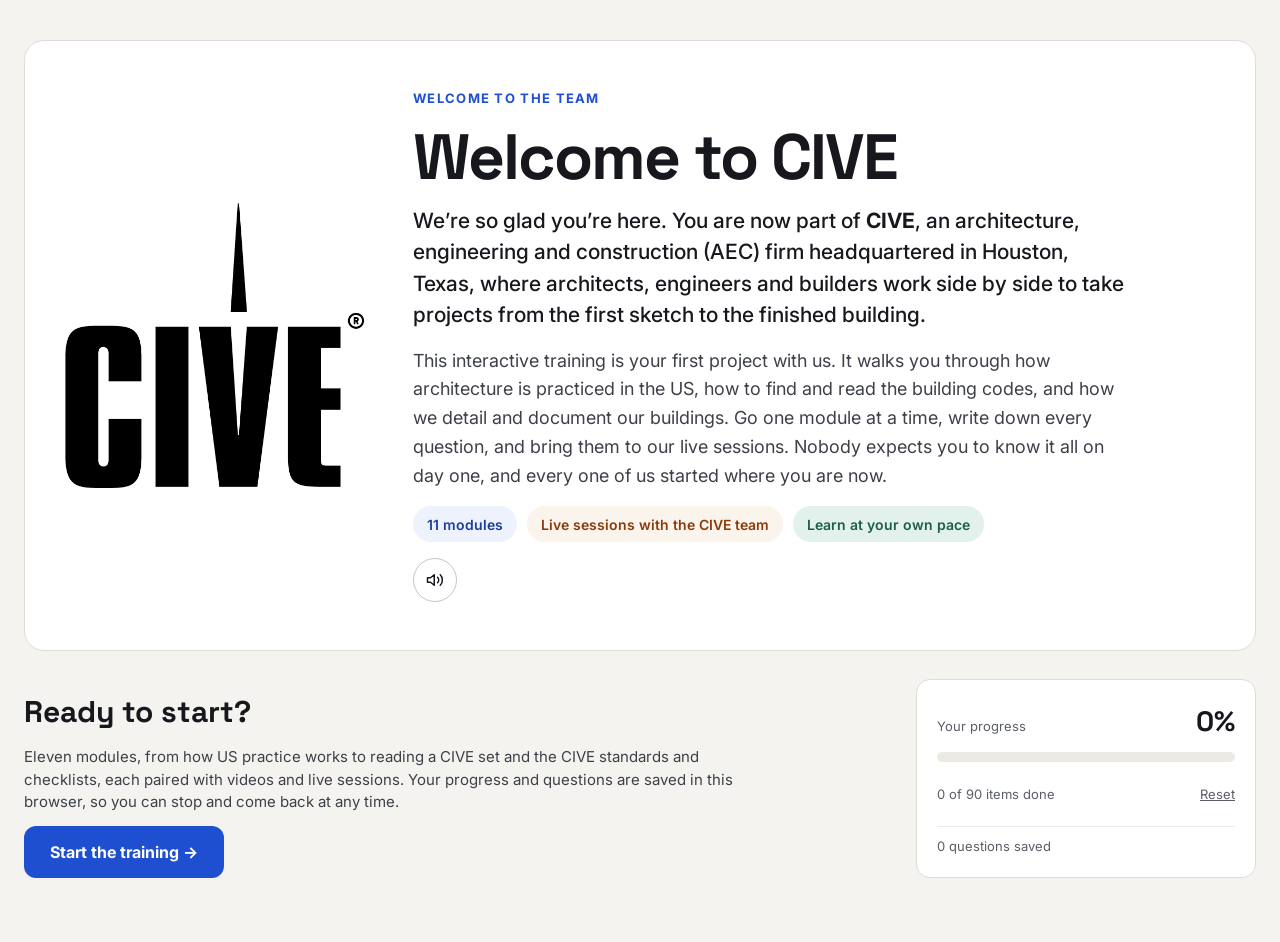
==== index.html @ 678982fd "Module 4: move exit access video before AC 014 Co-Authored-By: Claude Opus 5.5 <noreply@anthropic.co" ====
<!doctype html>
<html lang="en">
<head>
<meta charset="utf-8">
<meta name="viewport" content="width=device-width, initial-scale=1">
<title>CIVE New Architect Onboarding</title>
<meta name="description" content="CIVE, Inc. onboarding for new architects: US practice, building codes, detailing and design set standards.">
<link rel="icon" type="image/png" href="assets/cive-logo.png">
<link rel="preconnect" href="https://fonts.googleapis.com">
<link href="https://fonts.googleapis.com/css2?family=Inter:wght@400;500;600;700&family=Space+Grotesk:wght@500;600;700&display=swap" rel="stylesheet">
<link rel="stylesheet" href="style.css?v=20261118l">
</head>
<body>
<div id="app"></div>
<noscript><p style="padding:24px">This training needs JavaScript turned on.</p></noscript>
<script>window.SITE_BASE = ""; window.TRAINEE = null;</script>
<script src="data.js?v=20261118l"></script>
<script src="sync.js?v=20261118l"></script>
<script src="app.js?v=20261118l"></script>
</body>
</html>
---- style.css ----
:root { color-scheme: light; --ink:#16181D; --paper:#F4F3EF; --line:#DEDCD5; --muted:#3D4048; --soft:#5A5E66; --blue:#1F4FD1; --orange:#A3480C; --green:#1D7A55; --red:#B42318; }
* { box-sizing: border-box; }
body { margin:0; background:var(--paper); color:var(--ink); font-family:Inter, system-ui, sans-serif; font-size:15px; line-height:1.5; }
a { color:var(--blue); }
button, textarea { font-family:inherit; }
button:focus-visible, a:focus-visible, textarea:focus { outline:2px solid var(--blue); outline-offset:2px; }
.wrap { max-width:1280px; margin:0 auto; padding:40px 24px 64px; display:flex; flex-direction:column; gap:28px; }
.card-box { background:#fff; border:1px solid var(--line); border-radius:16px; }
.eyebrow { font-size:13px; font-weight:700; letter-spacing:.1em; text-transform:uppercase; color:var(--blue); }
.eyebrow.grey { color:var(--soft); }
.muted { margin:0; color:var(--muted); max-width:720px; }
.muted-s { font-size:13px; color:var(--soft); }
h1, h2, h3 { margin:0; }
/* intro */
.intro { position:fixed; inset:0; z-index:50; background:#16181D; display:flex; align-items:center; justify-content:center; }
.intro video { width:100%; height:100%; object-fit:contain; background:#16181D; }
.intro-btns { position:absolute; right:24px; bottom:24px; display:flex; flex-wrap:wrap; gap:12px; justify-content:flex-end; }
.soundbtn { min-height:48px; padding:0 22px; border-radius:999px; border:none; background:#1F4FD1; color:#fff; font-weight:700; font-size:15px; cursor:pointer; box-shadow:0 8px 24px rgba(0,0,0,.25); }
.soundbtn[hidden] { display:none; }
.skip { min-height:48px; padding:0 22px; border-radius:999px; border:none; background:#fff; color:var(--ink); font-weight:700; font-size:15px; cursor:pointer; }
/* welcome */
.welcome { padding:48px 40px; display:flex; flex-wrap:wrap; gap:48px; align-items:center; border-radius:20px; }
.w-logo { flex:0 1 300px; min-width:200px; display:flex; justify-content:center; }
.w-logo img { width:100%; max-width:300px; height:auto; }
.w-text { flex:1 1 520px; min-width:0; display:flex; flex-direction:column; gap:16px; }
.w-title { font-family:'Space Grotesk', Inter, sans-serif; font-size:64px; line-height:1; letter-spacing:-.03em; }
.w-lead { margin:0; font-size:21px; line-height:1.5; font-weight:500; max-width:720px; }
.w-body { margin:0; font-size:18px; line-height:1.6; color:var(--muted); max-width:720px; }
.chips { display:flex; flex-wrap:wrap; gap:10px; }
.chip { display:inline-flex; align-items:center; min-height:36px; padding:0 14px; border-radius:999px; font-size:14px; font-weight:600; }
.c-blue { background:#EEF2FD; color:#1A3F9E; } .c-orange { background:#FBF4EC; color:#8A3B09; } .c-green { background:#E3F1EC; color:#1D5E48; }
.iconbtn { display:inline-flex; align-items:center; justify-content:center; width:44px; height:44px; border-radius:999px; border:1px solid #C9C6BD; background:#fff; color:var(--ink); cursor:pointer; }
/* header + progress */
.head { display:flex; flex-wrap:wrap; gap:24px; align-items:flex-end; justify-content:space-between; }
.head-left { display:flex; flex-direction:column; gap:12px; flex:1 1 520px; min-width:0; }
.ready { font-family:'Space Grotesk', Inter, sans-serif; font-size:30px; }
.t-title { font-family:'Space Grotesk', Inter, sans-serif; font-size:44px; line-height:1.05; letter-spacing:-.02em; }
.progress { flex:0 1 340px; min-width:260px; padding:20px; display:flex; flex-direction:column; gap:10px; border-radius:14px; }
.pc-top { display:flex; justify-content:space-between; align-items:baseline; }
.pct { font-family:'Space Grotesk', Inter, sans-serif; font-size:28px; font-weight:700; }
.bar { height:10px; background:#ECEAE4; border-radius:99px; overflow:hidden; } .bar-fill { height:100%; background:var(--blue); border-radius:99px; }
.pc-row { display:flex; justify-content:space-between; align-items:center; gap:8px; flex-wrap:wrap; font-size:13px; color:var(--soft); }
.pc-q { border-top:1px solid #ECEAE4; padding-top:10px; }
.linkbtn { border:none; background:none; color:var(--soft); font-size:13px; text-decoration:underline; cursor:pointer; min-height:44px; padding:0; }
.pc-mail { font-weight:600; font-size:13px; }
.primary { min-height:44px; padding:0 18px; border-radius:10px; border:none; background:var(--blue); color:#fff; font-weight:600; cursor:pointer; }
.primary.big { min-height:52px; padding:0 26px; border-radius:12px; font-size:16px; font-weight:700; }
.ghost { min-height:44px; padding:0 16px; border-radius:10px; border:1px solid #C9C6BD; background:#fff; color:var(--ink); font-weight:600; font-size:14px; cursor:pointer; }
.dark { min-height:44px; padding:0 16px; border-radius:10px; border:none; background:var(--ink); color:#fff; font-weight:600; font-size:14px; cursor:pointer; }
/* training */
.upnext { display:flex; flex-wrap:wrap; align-items:center; gap:16px; background:var(--ink); color:#fff; text-decoration:none; border-radius:14px; padding:18px 22px; }
.un-ic { display:inline-flex; align-items:center; justify-content:center; width:44px; height:44px; border-radius:99px; background:var(--blue); flex:none; }
.un-t { display:flex; flex-direction:column; flex:1 1 300px; min-width:0; } .un-e { font-size:12px; font-weight:600; letter-spacing:.08em; text-transform:uppercase; color:#B9BDC6; } .un-n { font-size:17px; font-weight:600; } .un-w { font-size:14px; color:#B9BDC6; }
.layout { display:flex; flex-wrap:wrap; gap:28px; align-items:flex-start; }
.nav { flex:1 1 280px; max-width:340px; min-width:0; display:flex; flex-direction:column; gap:8px; }
.navbtn { display:flex; align-items:center; gap:12px; width:100%; min-height:56px; padding:10px 12px; border-radius:12px; cursor:pointer; color:var(--ink); border:1px solid var(--line); background:#fff; text-align:left; }
.navbtn.on { border-color:var(--blue); background:#EEF2FD; }
.num { flex:none; width:32px; height:32px; border-radius:99px; display:inline-flex; align-items:center; justify-content:center; font-weight:700; font-size:14px; background:#ECEAE4; }
.num.cur { background:var(--blue); color:#fff; } .num.done { background:var(--green); color:#fff; }
.nav-t { display:flex; flex-direction:column; min-width:0; } .nav-n { font-weight:600; line-height:1.3; } .nav-m { font-size:12.5px; color:var(--soft); }
.main { flex:999 1 560px; min-width:0; display:flex; flex-direction:column; gap:20px; }
.mod { padding:28px; display:flex; flex-direction:column; gap:14px; }
.m-title { font-family:'Space Grotesk', Inter, sans-serif; font-size:30px; line-height:1.15; }
.note { margin-top:6px; background:#FFF6D6; border:1px solid #E8CF7A; border-radius:10px; padding:10px 12px; font-size:13.5px; color:#4D3A00; }
.note-red { background:#FEECEB; border-color:#F4B4AE; color:#7A1810; }
.big-note { font-size:14px; padding:14px 16px; border-radius:12px; }
.res { display:flex; flex-wrap:wrap; gap:14px; align-items:center; background:#F7F6F2; border:1px solid var(--line); border-radius:12px; padding:14px 16px; }
.res-t { display:flex; flex-direction:column; gap:2px; flex:1 1 280px; min-width:0; } .res-n { font-weight:600; }
.live { background:#FBF4EC; border:1px solid #EBD3BC; border-radius:12px; padding:16px 18px; display:flex; flex-direction:column; gap:4px; }
.live-e { font-size:12px; font-weight:700; letter-spacing:.08em; text-transform:uppercase; color:var(--orange); } .live-n { font-weight:600; } .live-d { font-size:13px; color:#6B5240; }
.list { display:flex; flex-direction:column; gap:10px; } .list-h { display:flex; justify-content:space-between; align-items:baseline; flex-wrap:wrap; gap:8px; } .list-h h3 { font-size:17px; }
.empty { background:#fff; border:1px dashed #C9C6BD; border-radius:12px; padding:20px; color:var(--muted); }
.vcard { display:flex; flex-direction:column; gap:14px; padding:16px 18px; border-radius:12px; border:1px solid var(--line); background:#fff; }
.vcard.is-after { border-color:#EBD3BC; } .vcard.is-done { border-color:#CFE3DA; background:#F3F9F6; }
.vrow { display:flex; flex-wrap:wrap; align-items:center; gap:16px; }
.check { width:44px; height:44px; flex:none; border-radius:10px; cursor:pointer; display:inline-flex; align-items:center; justify-content:center; border:2px solid #A9A59A; background:#fff; padding:0; }
.check.on { border-color:var(--green); background:var(--green); }
.vtext { display:flex; flex-direction:column; gap:3px; flex:1 1 280px; min-width:0; }
.vmeta { display:flex; flex-wrap:wrap; gap:8px; align-items:center; }
.step { font-size:12px; font-weight:700; color:var(--soft); } .step-after { color:var(--orange); }
.tag { font-size:12px; font-weight:600; padding:2px 8px; border-radius:99px; }
.vtitle { font-weight:600; font-size:16px; line-height:1.35; } .vtitle.red { color:var(--red); font-weight:700; }
.why { font-size:13.5px; color:#4A4E57; }
.vbtns { display:flex; flex-wrap:wrap; gap:8px; flex:none; }
.qabtn { display:inline-flex; align-items:center; min-height:44px; padding:0 14px; border-radius:10px; cursor:pointer; font-weight:600; font-size:14px; border:1px solid #C9C6BD; background:#fff; color:var(--ink); }
.qabtn.on { background:var(--ink); color:#fff; border-color:var(--ink); }
.watch { display:inline-flex; align-items:center; gap:8px; min-height:44px; padding:0 16px; border-radius:10px; border:1px solid #C9D3F2; background:#F1F4FD; color:var(--blue); font-weight:600; font-size:14px; text-decoration:none; flex:none; }
.soon { display:inline-flex; align-items:center; min-height:44px; padding:0 14px; border-radius:10px; border:1px dashed #C9C6BD; color:var(--soft); font-size:13px; }
.qa { margin-left:60px; border-top:1px solid #ECEAE4; padding-top:14px; display:flex; flex-direction:column; gap:10px; }
.qa-h { font-size:12px; font-weight:700; letter-spacing:.08em; text-transform:uppercase; color:var(--soft); }
.q { display:flex; align-items:flex-start; gap:10px; background:#F7F6F2; border-radius:10px; padding:10px 12px; }
.q-q { font-weight:700; color:var(--blue); } .q-t { flex:1; min-width:0; white-space:pre-wrap; font-size:14px; } .q-d { font-size:12px; color:var(--soft); }
.q-x { width:32px; height:32px; border:none; background:none; color:var(--soft); cursor:pointer; border-radius:8px; }
.qa-l { font-size:13px; font-weight:600; color:var(--muted); }
.qa textarea { width:100%; border:1px solid #C9C6BD; border-radius:10px; padding:10px 12px; font-size:14px; resize:vertical; }
.qa-act { display:flex; flex-wrap:wrap; gap:10px; align-items:center; }
.pager { display:flex; flex-wrap:wrap; gap:12px; }
.foot { font-size:13px; color:var(--soft); }
@media (max-width: 640px) { .qa { margin-left:0; } .w-title { font-size:44px; } .t-title { font-size:34px; } .welcome { padding:28px 20px; } }

.sublink { margin-top:6px; padding:10px 12px; border-radius:10px; }
.m-head { display:flex; flex-wrap:wrap; gap:16px; align-items:flex-start; justify-content:space-between; }
.m-head-t { display:flex; flex-direction:column; gap:14px; flex:1 1 320px; min-width:0; }
.quick { flex:0 1 280px; min-width:0; display:flex; flex-direction:column; gap:8px; background:#F1F4FD; border:1px solid #C9D3F2; border-radius:12px; padding:12px 14px; }
.quick-h { font-size:12px; font-weight:700; letter-spacing:.08em; text-transform:uppercase; color:#1A3F9E; }
.quick a { display:flex; flex-direction:column; gap:1px; text-decoration:none; padding:6px 0; }
.quick-l { font-weight:600; font-size:14px; color:#1F4FD1; text-decoration:underline; }
.quick-n { font-size:12.5px; color:#4A4E57; }
.watch.alt { background:#fff; }
.vlist { margin-top:6px; background:#F6F8FE; border:1px solid #C9D3F2; border-radius:10px; padding:12px 14px; }
.vlist-h { font-weight:700; font-size:14px; color:#1A3F9E; margin-bottom:6px; }
.vlist ul { margin:0; padding-left:20px; display:flex; flex-direction:column; gap:4px; }
.vlist li { font-size:13.5px; color:#3D4048; }
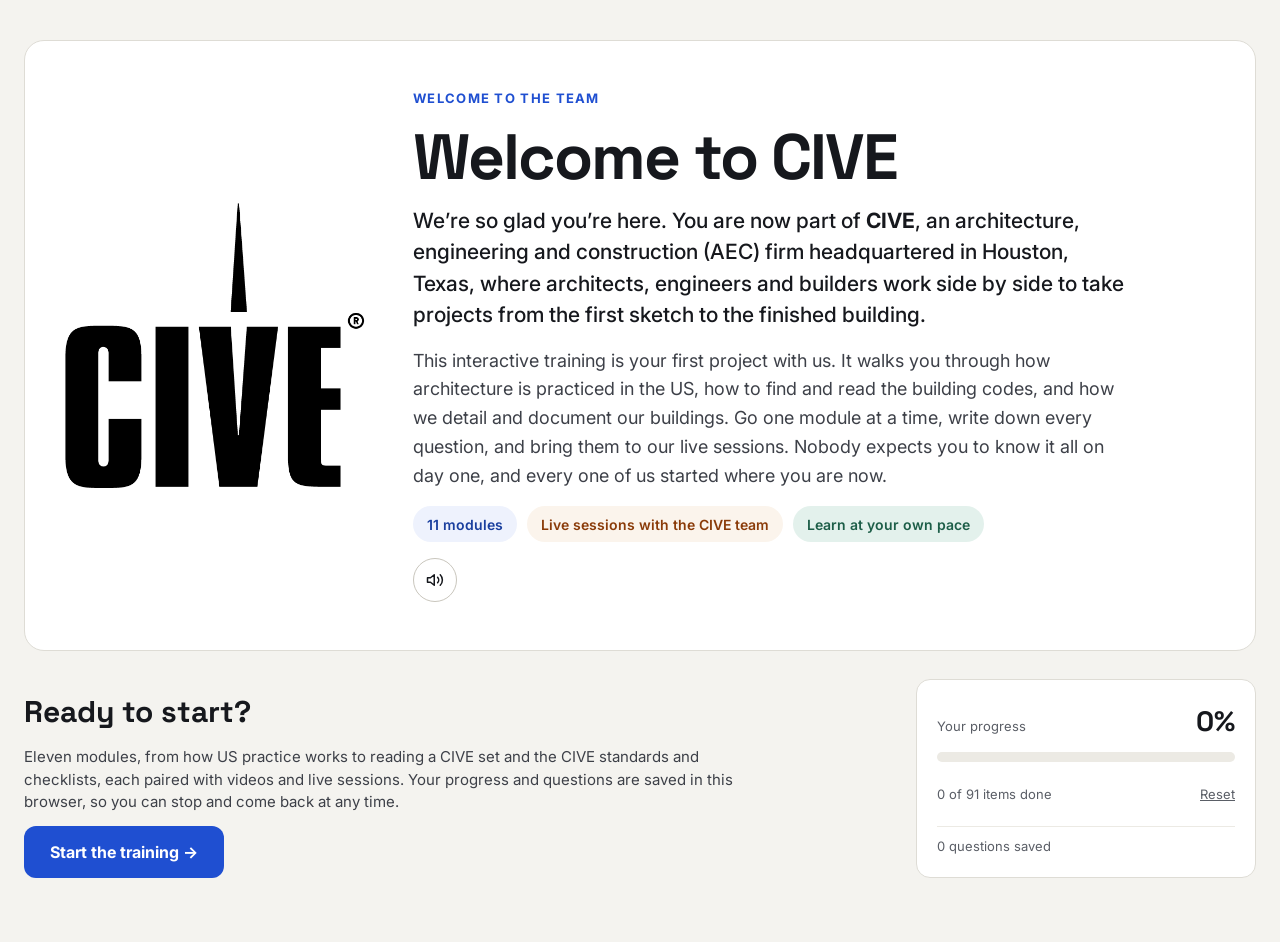
==== commit 08a5a2e4: "Module 3: CIVE allowable openings in Revit video Co-Authored-By: Claude Opus 5.5 <noreply@anthropic." ====
--- a/index.html
+++ b/index.html
@@ -8,14 +8,14 @@
 <link rel="icon" type="image/png" href="assets/cive-logo.png">
 <link rel="preconnect" href="https://fonts.googleapis.com">
 <link href="https://fonts.googleapis.com/css2?family=Inter:wght@400;500;600;700&family=Space+Grotesk:wght@500;600;700&display=swap" rel="stylesheet">
-<link rel="stylesheet" href="style.css?v=20261118l">
+<link rel="stylesheet" href="style.css?v=20261118m">
 </head>
 <body>
 <div id="app"></div>
 <noscript><p style="padding:24px">This training needs JavaScript turned on.</p></noscript>
 <script>window.SITE_BASE = ""; window.TRAINEE = null;</script>
-<script src="data.js?v=20261118l"></script>
-<script src="sync.js?v=20261118l"></script>
-<script src="app.js?v=20261118l"></script>
+<script src="data.js?v=20261118m"></script>
+<script src="sync.js?v=20261118m"></script>
+<script src="app.js?v=20261118m"></script>
 </body>
 </html>
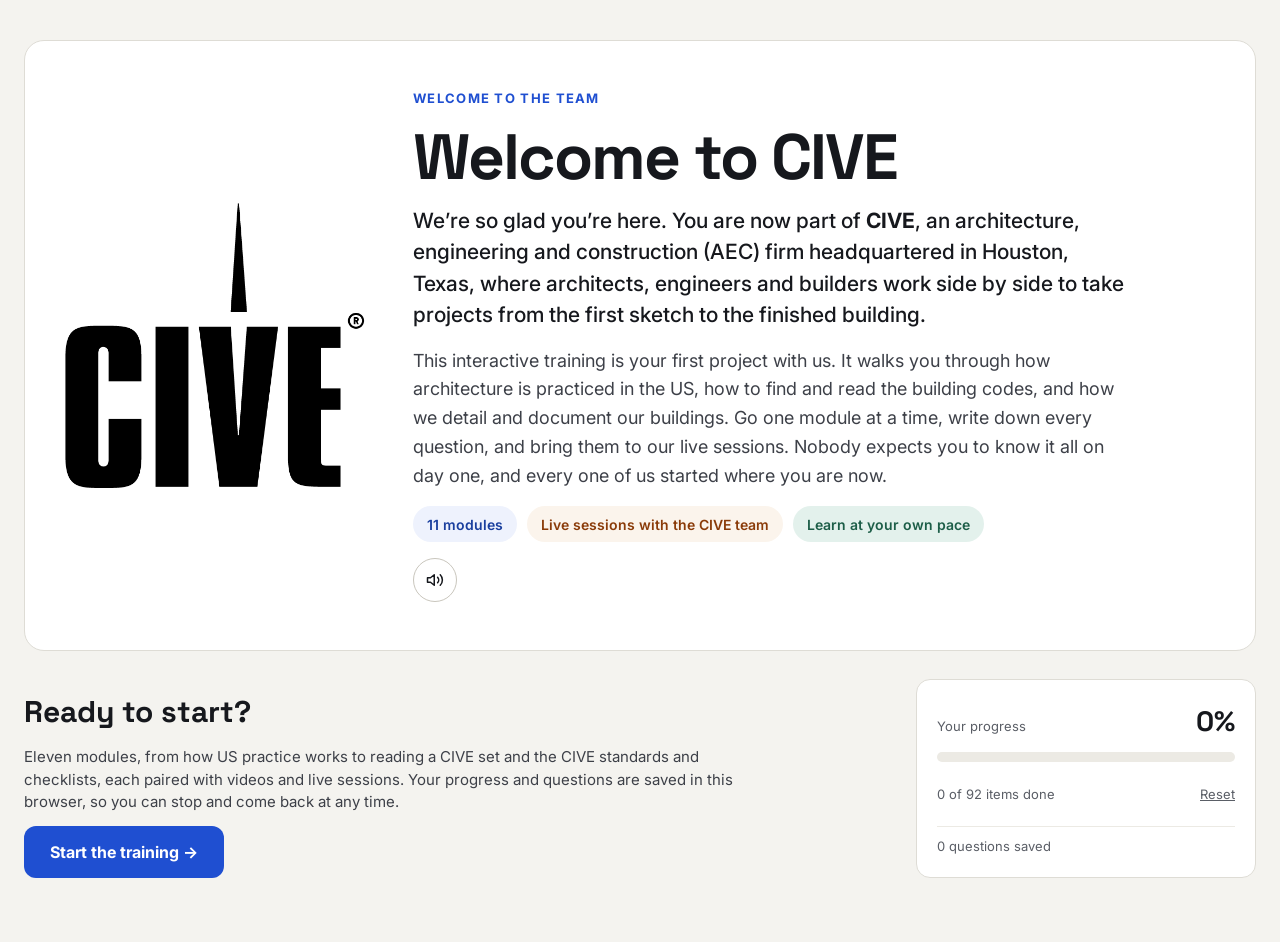
==== commit 0a0aaec2: "Module 10: interior buildout example set Co-Authored-By: Claude Opus 5.5 <noreply@anthropic.com> Cla" ====
--- a/index.html
+++ b/index.html
@@ -8,14 +8,14 @@
 <link rel="icon" type="image/png" href="assets/cive-logo.png">
 <link rel="preconnect" href="https://fonts.googleapis.com">
 <link href="https://fonts.googleapis.com/css2?family=Inter:wght@400;500;600;700&family=Space+Grotesk:wght@500;600;700&display=swap" rel="stylesheet">
-<link rel="stylesheet" href="style.css?v=20261118m">
+<link rel="stylesheet" href="style.css?v=20261120a">
 </head>
 <body>
 <div id="app"></div>
 <noscript><p style="padding:24px">This training needs JavaScript turned on.</p></noscript>
 <script>window.SITE_BASE = ""; window.TRAINEE = null;</script>
-<script src="data.js?v=20261118m"></script>
-<script src="sync.js?v=20261118m"></script>
-<script src="app.js?v=20261118m"></script>
+<script src="data.js?v=20261120a"></script>
+<script src="sync.js?v=20261120a"></script>
+<script src="app.js?v=20261120a"></script>
 </body>
 </html>
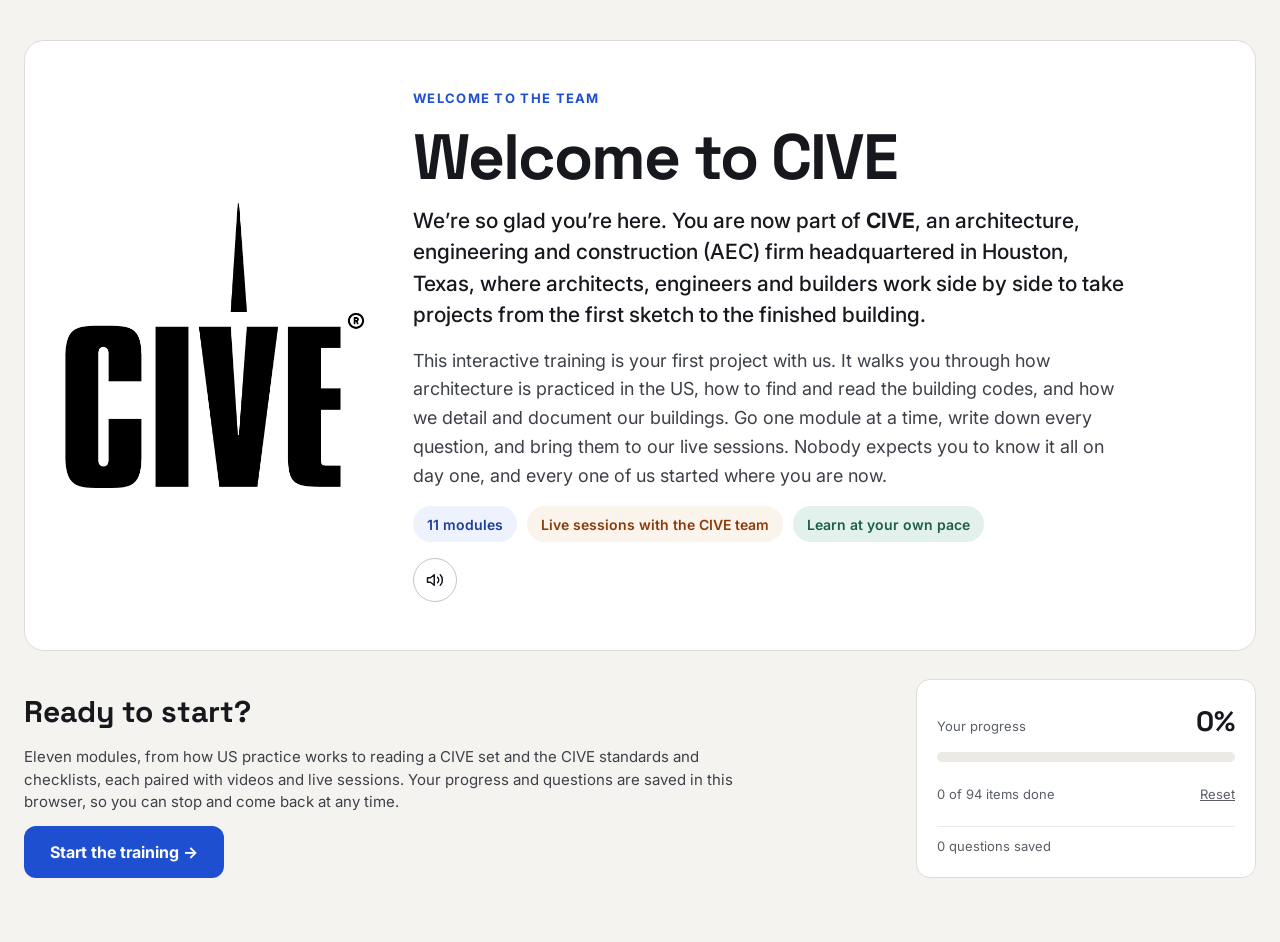
==== commit 6f376c7d: "Module 10: UL catalogue folder, Wood Book and Purple Book exercises Co-Authored-By: Claude Opus 5.5 " ====
--- a/index.html
+++ b/index.html
@@ -8,14 +8,14 @@
 <link rel="icon" type="image/png" href="assets/cive-logo.png">
 <link rel="preconnect" href="https://fonts.googleapis.com">
 <link href="https://fonts.googleapis.com/css2?family=Inter:wght@400;500;600;700&family=Space+Grotesk:wght@500;600;700&display=swap" rel="stylesheet">
-<link rel="stylesheet" href="style.css?v=20261120a">
+<link rel="stylesheet" href="style.css?v=20261120b">
 </head>
 <body>
 <div id="app"></div>
 <noscript><p style="padding:24px">This training needs JavaScript turned on.</p></noscript>
 <script>window.SITE_BASE = ""; window.TRAINEE = null;</script>
-<script src="data.js?v=20261120a"></script>
-<script src="sync.js?v=20261120a"></script>
-<script src="app.js?v=20261120a"></script>
+<script src="data.js?v=20261120b"></script>
+<script src="sync.js?v=20261120b"></script>
+<script src="app.js?v=20261120b"></script>
 </body>
 </html>
